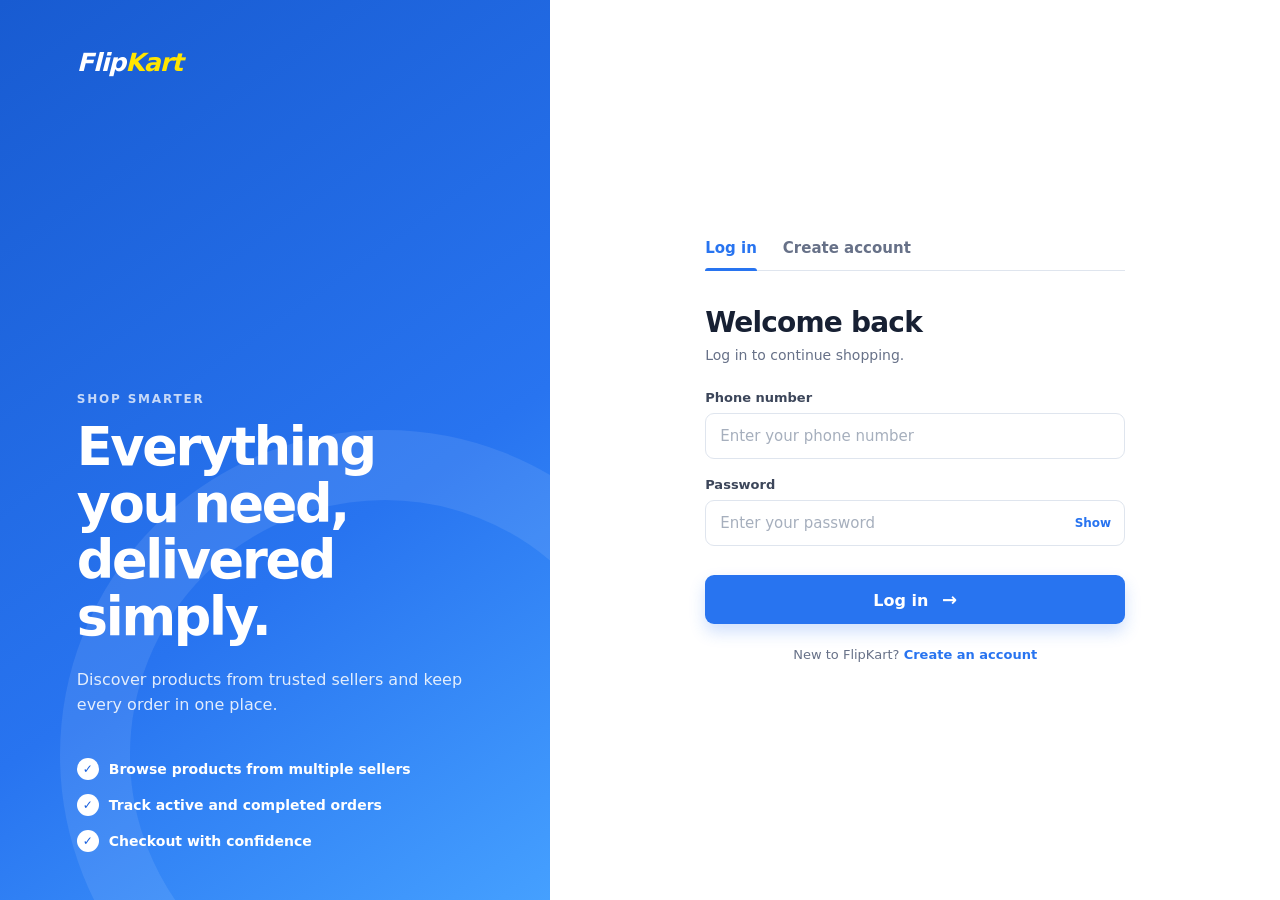
==== src/main/webapp/customer.html @ eee9f154 "done some frontend!" ====
<!doctype html>
<html lang="en">
<head>
    <meta charset="UTF-8">
    <meta name="viewport" content="width=device-width, initial-scale=1.0">
    <meta name="theme-color" content="#2874f0">
    <title>FlipKart | Shop</title>
    <link rel="stylesheet" href="assets/css/customer.css">
</head>
<body>
<header class="topbar">
    <a class="brand" href="customer.html">Flip<span>Kart</span></a>
    <nav aria-label="Customer navigation">
        <button class="nav-link active" data-view="shop">Shop</button>
        <button class="nav-link" data-view="cart">Cart <span id="cart-count" class="count">0</span></button>
        <button class="nav-link" data-view="current">Current orders</button>
        <button class="nav-link" data-view="history">Order history</button>
    </nav>
    <button id="logout" class="logout" type="button">Log out</button>
</header>
<main class="page">
    <div id="toast" class="toast" role="status" aria-live="polite" hidden></div>
    <section id="shop-view" class="view">
        <div class="page-heading"><div><p class="eyebrow">CATALOGUE</p><h1>What are you looking for?</h1><p>Select a category to compare offerings from different sellers.</p></div></div>
        <div id="categories" class="category-grid" aria-live="polite"></div>
        <section id="listings-section" class="listings-section" hidden>
            <div class="section-heading"><div><p class="eyebrow">AVAILABLE LISTINGS</p><h2 id="selected-category">Products</h2></div><button id="back-to-categories" class="quiet-button" type="button">← All categories</button></div>
            <div id="listings" class="listing-grid" aria-live="polite"></div>
        </section>
    </section>
    <section id="cart-view" class="view" hidden>
        <div class="page-heading"><div><p class="eyebrow">YOUR CART</p><h1>Ready when you are.</h1><p>Review your saved items, then place your order.</p></div><button id="place-order" class="primary-button" type="button">Place order</button></div>
        <div id="cart-items" class="stack" aria-live="polite"></div>
        <p id="cart-help" class="subtle" hidden>To order an item added in an earlier session, select its category again so FlipKart can confirm the seller.</p>
    </section>
    <section id="current-view" class="view" hidden>
        <div class="page-heading"><div><p class="eyebrow">ON THE WAY</p><h1>Current orders</h1><p>Follow items that are still being prepared or delivered.</p></div></div>
        <div id="current-orders" class="orders" aria-live="polite"></div>
    </section>
    <section id="history-view" class="view" hidden>
        <div class="page-heading"><div><p class="eyebrow">PAST PURCHASES</p><h1>Order history</h1><p>Everything that has been delivered to you.</p></div></div>
        <div id="history-orders" class="orders" aria-live="polite"></div>
    </section>
</main>
<script src="assets/js/customer.js"></script>
</body>
</html>
---- src/main/webapp/assets/css/customer.css ----
:root{--blue:#2874f0;--ink:#172033;--muted:#69758a;--line:#e3e8f0;--soft:#f7f9fc;--green:#147a42}*{box-sizing:border-box}body{margin:0;min-width:320px;color:var(--ink);background:var(--soft);font-family:Inter,ui-sans-serif,system-ui,-apple-system,BlinkMacSystemFont,"Segoe UI",sans-serif}button{font:inherit;cursor:pointer}.topbar{position:sticky;z-index:5;top:0;display:flex;align-items:center;gap:36px;min-height:67px;padding:0 clamp(18px,5vw,76px);border-bottom:1px solid var(--line);background:#fff}.brand{color:var(--blue);font-size:24px;font-style:italic;font-weight:850;letter-spacing:-1px;text-decoration:none}.brand span{color:#f2bb00}.topbar nav{display:flex;align-self:stretch;gap:24px}.nav-link{position:relative;border:0;padding:0;color:var(--muted);background:transparent;font-size:14px;font-weight:700}.nav-link.active{color:var(--blue)}.nav-link.active:after{position:absolute;right:0;bottom:0;left:0;height:3px;border-radius:4px 4px 0 0;background:var(--blue);content:""}.count{display:inline-grid;min-width:18px;height:18px;place-items:center;border-radius:9px;color:#fff;background:var(--blue);font-size:10px}.logout{margin-left:auto;border:1px solid var(--line);border-radius:7px;padding:8px 13px;color:#4b5870;background:#fff;font-size:13px;font-weight:700}.page{width:min(1180px,100%);margin:auto;padding:50px 28px 76px}.page-heading,.section-heading{display:flex;align-items:end;justify-content:space-between;gap:24px;margin-bottom:29px}.eyebrow{margin:0 0 7px;color:var(--blue);font-size:11px;font-weight:850;letter-spacing:1.4px}.page-heading h1,.section-heading h2{margin:0;letter-spacing:-1.2px}.page-heading h1{font-size:32px}.section-heading h2{font-size:23px}.page-heading p:last-child{margin:9px 0 0;color:var(--muted);font-size:14px}.category-grid{display:grid;grid-template-columns:repeat(auto-fill,minmax(205px,1fr));gap:16px}.category-card,.listing-card,.cart-card,.order-card,.empty-state{border:1px solid var(--line);border-radius:13px;background:#fff}.category-card{min-height:154px;padding:22px;text-align:left;transition:transform .16s,box-shadow .16s}.category-card:hover{border-color:#b9cffb;box-shadow:0 10px 26px rgba(40,116,240,.1);transform:translateY(-2px)}.category-icon{display:grid;width:38px;height:38px;place-items:center;border-radius:10px;color:var(--blue);background:#eaf2ff;font-weight:900}.category-card h3{margin:22px 0 6px;font-size:17px}.category-card p{display:-webkit-box;overflow:hidden;margin:0;color:var(--muted);font-size:13px;line-height:1.4;-webkit-line-clamp:2;-webkit-box-orient:vertical}.listings-section{margin-top:52px}.listing-grid{display:grid;grid-template-columns:repeat(auto-fill,minmax(245px,1fr));gap:16px}.listing-card{padding:21px}.listing-card h3{margin:0 0 6px;font-size:17px}.vendor{margin:0;color:var(--muted);font-size:13px}.price{margin:21px 0 4px;font-size:22px;font-weight:800;letter-spacing:-.6px}.stock{margin:0 0 17px;color:var(--green);font-size:12px;font-weight:700}.primary-button{border:0;border-radius:8px;padding:11px 16px;color:#fff;background:var(--blue);box-shadow:0 6px 13px rgba(40,116,240,.18);font-size:13px;font-weight:800}.primary-button:disabled{opacity:.55;cursor:wait}.primary-button.full{width:100%}.quiet-button{border:0;padding:7px 0;color:var(--blue);background:transparent;font-size:13px;font-weight:800}.stack,.orders{display:grid;gap:13px}.cart-card{display:flex;align-items:center;justify-content:space-between;gap:18px;padding:18px 20px}.cart-card h3{margin:0;font-size:16px}.cart-card p{margin:5px 0 0;color:var(--muted);font-size:13px}.item-id{color:#9aa5b5;font-size:12px}.order-card{padding:20px}.order-top{display:flex;justify-content:space-between;gap:16px;margin-bottom:14px}.order-card h3{margin:0;font-size:16px}.order-date{color:var(--muted);font-size:12px}.order-items{display:grid;gap:9px}.order-item{display:flex;justify-content:space-between;gap:16px;padding-top:9px;border-top:1px solid #eff2f6;font-size:13px}.order-item span{color:var(--muted)}.status{font-size:11px;font-weight:800;color:var(--blue)}.empty-state{padding:34px;color:var(--muted);font-size:14px;text-align:center}.subtle{color:var(--muted);font-size:13px}.toast{position:fixed;z-index:10;right:22px;bottom:22px;max-width:min(400px,calc(100% - 44px));border-radius:9px;padding:13px 16px;color:#fff;background:#172033;box-shadow:0 12px 28px rgba(15,23,42,.25);font-size:13px}.toast.error{background:#a92722}.toast.success{background:#13763f}@media(max-width:720px){.topbar{gap:17px;min-height:60px;padding:0 16px}.topbar nav{position:absolute;top:60px;right:0;left:0;justify-content:space-around;height:48px;padding:0 8px;border-bottom:1px solid var(--line);background:#fff}.nav-link{font-size:12px}.logout{padding:7px 9px;font-size:12px}.page{padding:75px 17px 50px}.page-heading{align-items:start;flex-direction:column}.page-heading h1{font-size:28px}.category-grid{grid-template-columns:repeat(2,minmax(0,1fr));gap:10px}.category-card{min-height:135px;padding:16px}.category-card h3{margin-top:15px}.listing-grid{grid-template-columns:1fr}.cart-card{align-items:flex-start;flex-direction:column}.section-heading{align-items:start}.brand{font-size:21px}}
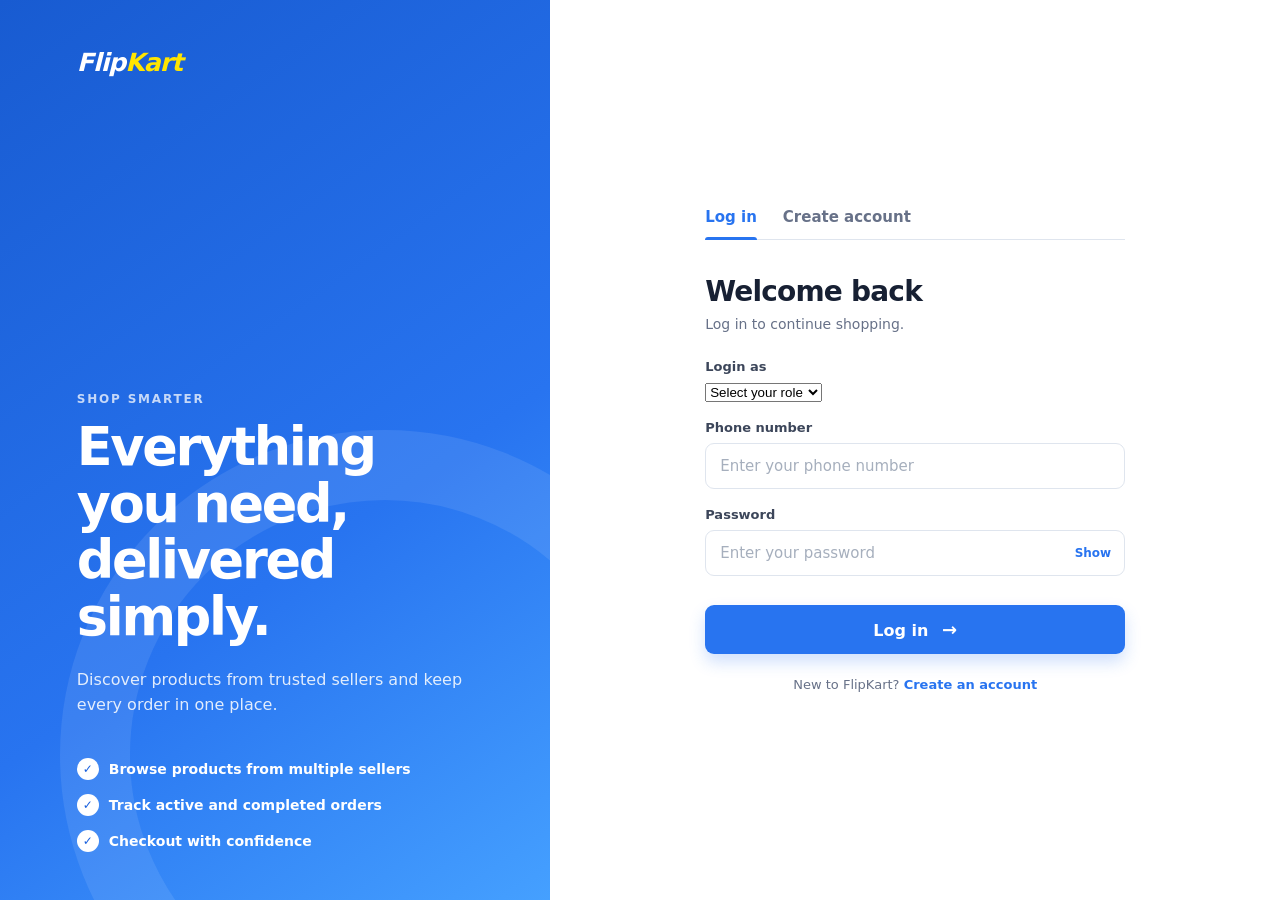
==== commit 09981690: "added vendor customized variants" ====
--- a/src/main/webapp/customer.html
+++ b/src/main/webapp/customer.html
@@ -29,7 +29,7 @@
         </section>
     </section>
     <section id="cart-view" class="view" hidden>
-        <div class="page-heading"><div><p class="eyebrow">YOUR CART</p><h1>Ready when you are.</h1><p>Review your saved items, then place your order.</p></div><button id="place-order" class="primary-button" type="button">Place order</button></div>
+        <div class="page-heading"><div><p class="eyebrow">YOUR CART</p><h1>Ready when you are.</h1><p>Select the items you want to order.</p></div><button id="place-order" class="primary-button" type="button">Place selected items</button></div>
         <div id="cart-items" class="stack" aria-live="polite"></div>
         <p id="cart-help" class="subtle" hidden>To order an item added in an earlier session, select its category again so FlipKart can confirm the seller.</p>
     </section>
@@ -42,6 +42,6 @@
         <div id="history-orders" class="orders" aria-live="polite"></div>
     </section>
 </main>
-<script src="assets/js/customer.js"></script>
+<script src="assets/js/customer.js?v=dynamic-variant-details-2"></script>
 </body>
 </html>
--- a/src/main/webapp/assets/css/customer.css
+++ b/src/main/webapp/assets/css/customer.css
@@ -1 +1,3 @@
-:root{--blue:#2874f0;--ink:#172033;--muted:#69758a;--line:#e3e8f0;--soft:#f7f9fc;--green:#147a42}*{box-sizing:border-box}body{margin:0;min-width:320px;color:var(--ink);background:var(--soft);font-family:Inter,ui-sans-serif,system-ui,-apple-system,BlinkMacSystemFont,"Segoe UI",sans-serif}button{font:inherit;cursor:pointer}.topbar{position:sticky;z-index:5;top:0;display:flex;align-items:center;gap:36px;min-height:67px;padding:0 clamp(18px,5vw,76px);border-bottom:1px solid var(--line);background:#fff}.brand{color:var(--blue);font-size:24px;font-style:italic;font-weight:850;letter-spacing:-1px;text-decoration:none}.brand span{color:#f2bb00}.topbar nav{display:flex;align-self:stretch;gap:24px}.nav-link{position:relative;border:0;padding:0;color:var(--muted);background:transparent;font-size:14px;font-weight:700}.nav-link.active{color:var(--blue)}.nav-link.active:after{position:absolute;right:0;bottom:0;left:0;height:3px;border-radius:4px 4px 0 0;background:var(--blue);content:""}.count{display:inline-grid;min-width:18px;height:18px;place-items:center;border-radius:9px;color:#fff;background:var(--blue);font-size:10px}.logout{margin-left:auto;border:1px solid var(--line);border-radius:7px;padding:8px 13px;color:#4b5870;background:#fff;font-size:13px;font-weight:700}.page{width:min(1180px,100%);margin:auto;padding:50px 28px 76px}.page-heading,.section-heading{display:flex;align-items:end;justify-content:space-between;gap:24px;margin-bottom:29px}.eyebrow{margin:0 0 7px;color:var(--blue);font-size:11px;font-weight:850;letter-spacing:1.4px}.page-heading h1,.section-heading h2{margin:0;letter-spacing:-1.2px}.page-heading h1{font-size:32px}.section-heading h2{font-size:23px}.page-heading p:last-child{margin:9px 0 0;color:var(--muted);font-size:14px}.category-grid{display:grid;grid-template-columns:repeat(auto-fill,minmax(205px,1fr));gap:16px}.category-card,.listing-card,.cart-card,.order-card,.empty-state{border:1px solid var(--line);border-radius:13px;background:#fff}.category-card{min-height:154px;padding:22px;text-align:left;transition:transform .16s,box-shadow .16s}.category-card:hover{border-color:#b9cffb;box-shadow:0 10px 26px rgba(40,116,240,.1);transform:translateY(-2px)}.category-icon{display:grid;width:38px;height:38px;place-items:center;border-radius:10px;color:var(--blue);background:#eaf2ff;font-weight:900}.category-card h3{margin:22px 0 6px;font-size:17px}.category-card p{display:-webkit-box;overflow:hidden;margin:0;color:var(--muted);font-size:13px;line-height:1.4;-webkit-line-clamp:2;-webkit-box-orient:vertical}.listings-section{margin-top:52px}.listing-grid{display:grid;grid-template-columns:repeat(auto-fill,minmax(245px,1fr));gap:16px}.listing-card{padding:21px}.listing-card h3{margin:0 0 6px;font-size:17px}.vendor{margin:0;color:var(--muted);font-size:13px}.price{margin:21px 0 4px;font-size:22px;font-weight:800;letter-spacing:-.6px}.stock{margin:0 0 17px;color:var(--green);font-size:12px;font-weight:700}.primary-button{border:0;border-radius:8px;padding:11px 16px;color:#fff;background:var(--blue);box-shadow:0 6px 13px rgba(40,116,240,.18);font-size:13px;font-weight:800}.primary-button:disabled{opacity:.55;cursor:wait}.primary-button.full{width:100%}.quiet-button{border:0;padding:7px 0;color:var(--blue);background:transparent;font-size:13px;font-weight:800}.stack,.orders{display:grid;gap:13px}.cart-card{display:flex;align-items:center;justify-content:space-between;gap:18px;padding:18px 20px}.cart-card h3{margin:0;font-size:16px}.cart-card p{margin:5px 0 0;color:var(--muted);font-size:13px}.item-id{color:#9aa5b5;font-size:12px}.order-card{padding:20px}.order-top{display:flex;justify-content:space-between;gap:16px;margin-bottom:14px}.order-card h3{margin:0;font-size:16px}.order-date{color:var(--muted);font-size:12px}.order-items{display:grid;gap:9px}.order-item{display:flex;justify-content:space-between;gap:16px;padding-top:9px;border-top:1px solid #eff2f6;font-size:13px}.order-item span{color:var(--muted)}.status{font-size:11px;font-weight:800;color:var(--blue)}.empty-state{padding:34px;color:var(--muted);font-size:14px;text-align:center}.subtle{color:var(--muted);font-size:13px}.toast{position:fixed;z-index:10;right:22px;bottom:22px;max-width:min(400px,calc(100% - 44px));border-radius:9px;padding:13px 16px;color:#fff;background:#172033;box-shadow:0 12px 28px rgba(15,23,42,.25);font-size:13px}.toast.error{background:#a92722}.toast.success{background:#13763f}@media(max-width:720px){.topbar{gap:17px;min-height:60px;padding:0 16px}.topbar nav{position:absolute;top:60px;right:0;left:0;justify-content:space-around;height:48px;padding:0 8px;border-bottom:1px solid var(--line);background:#fff}.nav-link{font-size:12px}.logout{padding:7px 9px;font-size:12px}.page{padding:75px 17px 50px}.page-heading{align-items:start;flex-direction:column}.page-heading h1{font-size:28px}.category-grid{grid-template-columns:repeat(2,minmax(0,1fr));gap:10px}.category-card{min-height:135px;padding:16px}.category-card h3{margin-top:15px}.listing-grid{grid-template-columns:1fr}.cart-card{align-items:flex-start;flex-direction:column}.section-heading{align-items:start}.brand{font-size:21px}}
+:root{--blue:#2874f0;--ink:#172033;--muted:#69758a;--line:#e3e8f0;--soft:#f7f9fc;--green:#147a42}*{box-sizing:border-box}body{margin:0;min-width:320px;color:var(--ink);background:var(--soft);font-family:Inter,ui-sans-serif,system-ui,-apple-system,BlinkMacSystemFont,"Segoe UI",sans-serif}button{font:inherit;cursor:pointer}.topbar{position:sticky;z-index:5;top:0;display:flex;align-items:center;gap:36px;min-height:67px;padding:0 clamp(18px,5vw,76px);border-bottom:1px solid var(--line);background:#fff}.brand{color:var(--blue);font-size:24px;font-style:italic;font-weight:850;letter-spacing:-1px;text-decoration:none}.brand span{color:#f2bb00}.topbar nav{display:flex;align-self:stretch;gap:24px}.nav-link{position:relative;border:0;padding:0;color:var(--muted);background:transparent;font-size:14px;font-weight:700}.nav-link.active{color:var(--blue)}.nav-link.active:after{position:absolute;right:0;bottom:0;left:0;height:3px;border-radius:4px 4px 0 0;background:var(--blue);content:""}.count{display:inline-grid;min-width:18px;height:18px;place-items:center;border-radius:9px;color:#fff;background:var(--blue);font-size:10px}.logout{margin-left:auto;border:1px solid var(--line);border-radius:7px;padding:8px 13px;color:#4b5870;background:#fff;font-size:13px;font-weight:700}.page{width:min(1180px,100%);margin:auto;padding:50px 28px 76px}.page-heading,.section-heading{display:flex;align-items:end;justify-content:space-between;gap:24px;margin-bottom:29px}.eyebrow{margin:0 0 7px;color:var(--blue);font-size:11px;font-weight:850;letter-spacing:1.4px}.page-heading h1,.section-heading h2{margin:0;letter-spacing:-1.2px}.page-heading h1{font-size:32px}.section-heading h2{font-size:23px}.page-heading p:last-child{margin:9px 0 0;color:var(--muted);font-size:14px}.category-grid{display:grid;grid-template-columns:repeat(auto-fill,minmax(205px,1fr));gap:16px}.category-card,.listing-card,.cart-card,.order-card,.empty-state{border:1px solid var(--line);border-radius:13px;background:#fff}.category-card{min-height:154px;padding:22px;text-align:left;transition:transform .16s,box-shadow .16s}.category-card:hover{border-color:#b9cffb;box-shadow:0 10px 26px rgba(40,116,240,.1);transform:translateY(-2px)}.category-icon{display:grid;width:38px;height:38px;place-items:center;border-radius:10px;color:var(--blue);background:#eaf2ff;font-weight:900}.category-card h3{margin:22px 0 6px;font-size:17px}.category-card p{display:-webkit-box;overflow:hidden;margin:0;color:var(--muted);font-size:13px;line-height:1.4;-webkit-line-clamp:2;-webkit-box-orient:vertical}.listings-section{margin-top:52px}.listing-grid{display:grid;grid-template-columns:repeat(auto-fill,minmax(245px,1fr));gap:16px}.listing-card{padding:21px}.listing-card h3{margin:0 0 6px;font-size:17px}.vendor{margin:0;color:var(--muted);font-size:13px}.price{margin:21px 0 4px;font-size:22px;font-weight:800;letter-spacing:-.6px}.stock{margin:0 0 17px;color:var(--green);font-size:12px;font-weight:700}.primary-button{border:0;border-radius:8px;padding:11px 16px;color:#fff;background:var(--blue);box-shadow:0 6px 13px rgba(40,116,240,.18);font-size:13px;font-weight:800}.primary-button:disabled{opacity:.55;cursor:wait}.primary-button.full{width:100%}.quiet-button{border:0;padding:7px 0;color:var(--blue);background:transparent;font-size:13px;font-weight:800}.stack,.orders{display:grid;gap:13px}.cart-card{display:flex;align-items:center;justify-content:space-between;gap:18px;padding:18px 20px}.cart-select{width:18px;height:18px;accent-color:var(--blue)}.quantity-controls{display:flex;align-items:center;gap:10px}.quantity-button{width:28px;height:28px;border:1px solid var(--line);border-radius:6px;color:var(--blue);background:#fff;font-size:18px;line-height:1}.quantity-button:disabled{opacity:.45;cursor:not-allowed}.quantity-value{min-width:18px;text-align:center;font-weight:800}.delete-cart-button{border:0;border-radius:6px;padding:7px 10px;color:#a92722;background:#fff1f0;font-size:12px;font-weight:800}.delete-cart-button:disabled{opacity:.55;cursor:wait}.cart-card h3{margin:0;font-size:16px}.cart-card p{margin:5px 0 0;color:var(--muted);font-size:13px}.item-id{color:#9aa5b5;font-size:12px}.order-card{padding:20px}.order-top{display:flex;justify-content:space-between;gap:16px;margin-bottom:14px}.order-card h3{margin:0;font-size:16px}.order-date{color:var(--muted);font-size:12px}.order-items{display:grid;gap:9px}.order-item{display:flex;justify-content:space-between;gap:16px;padding-top:9px;border-top:1px solid #eff2f6;font-size:13px}.order-item span{color:var(--muted)}.status{font-size:11px;font-weight:800;color:var(--blue)}.empty-state{padding:34px;color:var(--muted);font-size:14px;text-align:center}.subtle{color:var(--muted);font-size:13px}.toast{position:fixed;z-index:10;right:22px;bottom:22px;max-width:min(400px,calc(100% - 44px));border-radius:9px;padding:13px 16px;color:#fff;background:#172033;box-shadow:0 12px 28px rgba(15,23,42,.25);font-size:13px}.toast.error{background:#a92722}.toast.success{background:#13763f}@media(max-width:720px){.topbar{gap:17px;min-height:60px;padding:0 16px}.topbar nav{position:absolute;top:60px;right:0;left:0;justify-content:space-around;height:48px;padding:0 8px;border-bottom:1px solid var(--line);background:#fff}.nav-link{font-size:12px}.logout{padding:7px 9px;font-size:12px}.page{padding:75px 17px 50px}.page-heading{align-items:start;flex-direction:column}.page-heading h1{font-size:28px}.category-grid{grid-template-columns:repeat(2,minmax(0,1fr));gap:10px}.category-card{min-height:135px;padding:16px}.category-card h3{margin-top:15px}.listing-grid{grid-template-columns:1fr}.cart-card{align-items:flex-start;flex-direction:column}.section-heading{align-items:start}.brand{font-size:21px}}
+:root{--blue:#2874f0;--ink:#172033;--muted:#69758a;--line:#e3e8f0;--soft:#f7f9fc;--green:#147a42}
+.variant-details{display:grid;gap:4px;margin-top:13px;color:var(--muted);font-size:12px}.variant-details strong{color:var(--ink)}.cart-card .variant-details{margin-top:7px}
